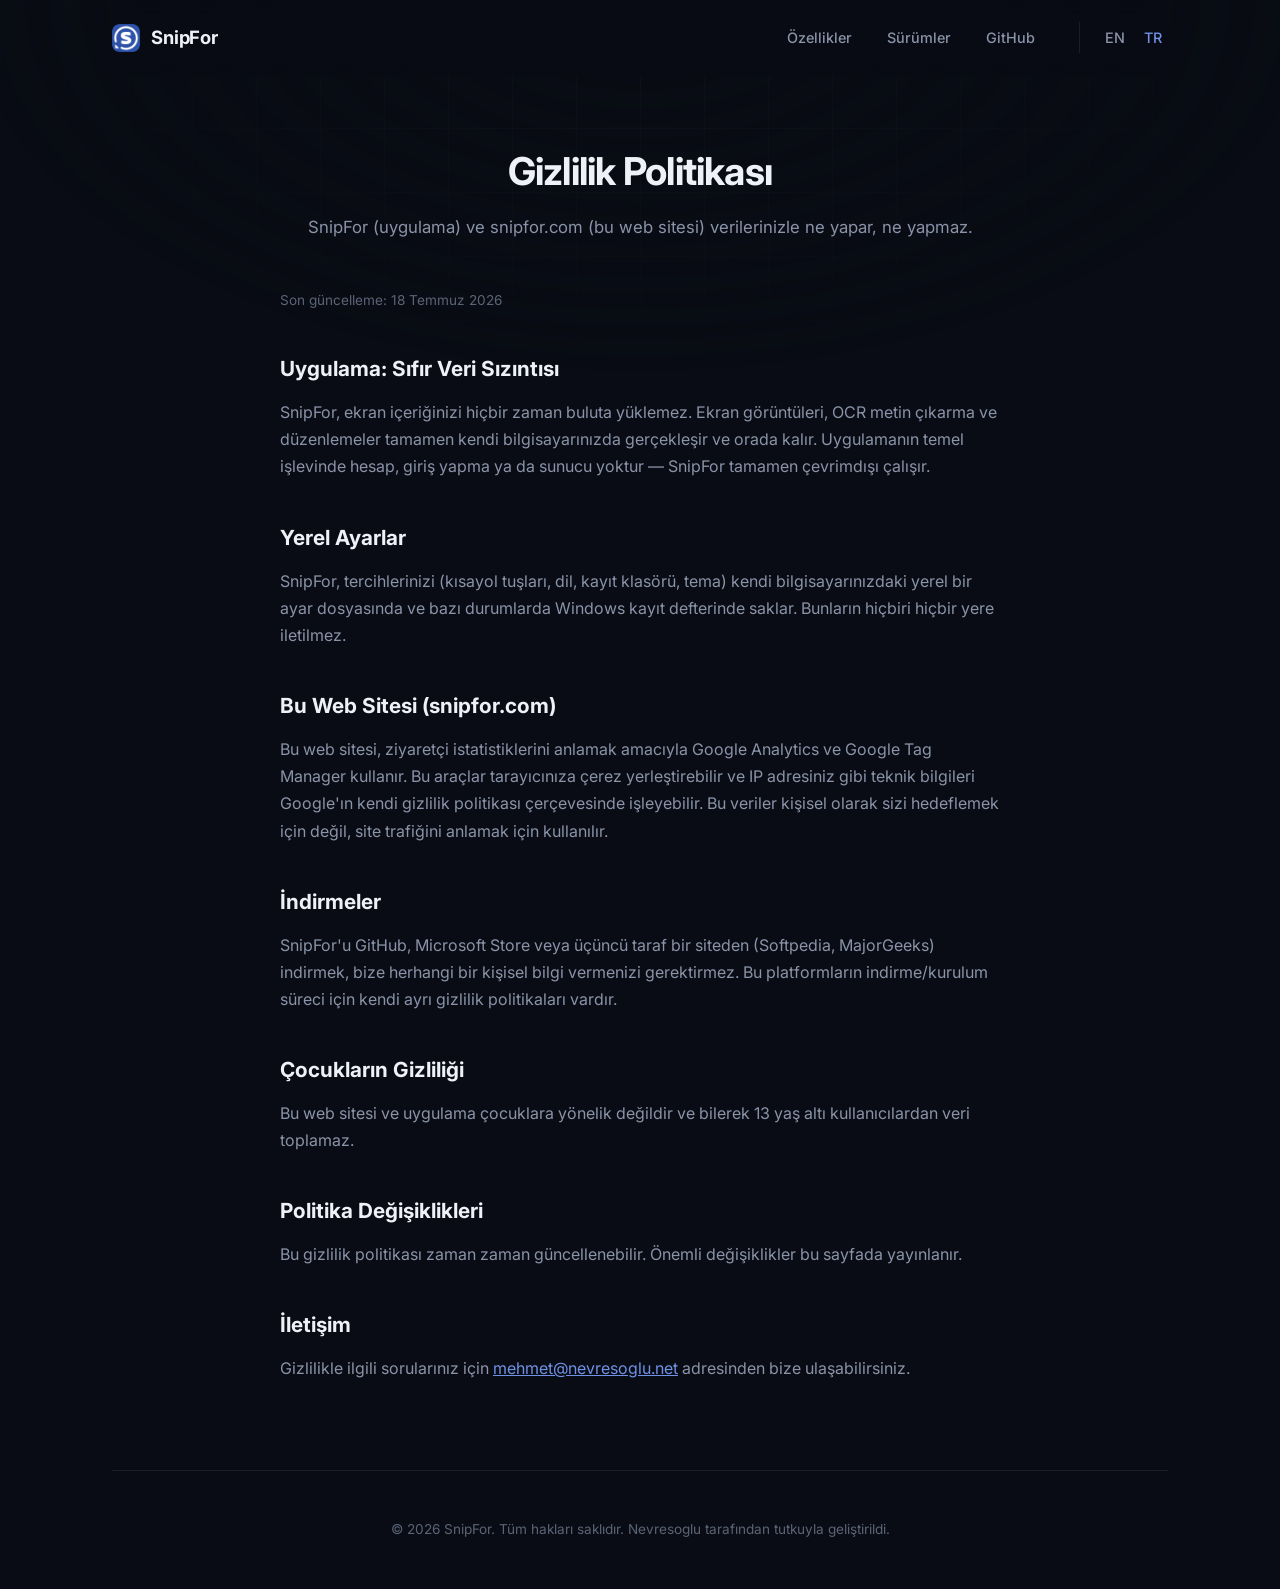
==== privacy-tr.html @ 9e5ba98d "Add files via upload" ====
<!DOCTYPE html>
<html lang="tr">

<head>
    <!-- Google Tag Manager -->
    <script>(function (w, d, s, l, i) {
            w[l] = w[l] || []; w[l].push({
                'gtm.start':
                    new Date().getTime(), event: 'gtm.js'
            }); var f = d.getElementsByTagName(s)[0],
                j = d.createElement(s), dl = l != 'dataLayer' ? '&l=' + l : ''; j.async = true; j.src =
                    'https://www.googletagmanager.com/gtm.js?id=' + i + dl; f.parentNode.insertBefore(j, f);
        })(window, document, 'script', 'dataLayer', 'GTM-KWLT45KX');</script>
    <!-- End Google Tag Manager -->
    <meta charset="UTF-8">
    <meta name="viewport" content="width=device-width, initial-scale=1.0">
    <link rel="icon" type="image/png" href="snipfor.png">
    <title>Gizlilik Politikası | SnipFor</title>
    <meta name="description"
        content="SnipFor gizlilik politikası: uygulama ve snipfor.com sitesi hangi verileri topluyor, hangilerini toplamıyor.">
    <meta name="robots" content="noindex, follow">
    <link rel="alternate" hreflang="en" href="https://snipfor.com/privacy.html" />
    <link rel="alternate" hreflang="tr" href="https://snipfor.com/privacy-tr.html" />
    <link rel="canonical" href="https://snipfor.com/privacy-tr.html" />

    <link rel="stylesheet" href="style.css">
    <link rel="preconnect" href="https://fonts.googleapis.com">
    <link rel="preconnect" href="https://fonts.gstatic.com" crossorigin>
    <link href="https://fonts.googleapis.com/css2?family=Inter:wght@400;600;700;800&display=swap" rel="stylesheet">
    <link rel="stylesheet" href="https://cdnjs.cloudflare.com/ajax/libs/font-awesome/6.4.0/css/all.min.css">
</head>

<body>
    <!-- Google Tag Manager (noscript) -->
    <noscript><iframe src="https://www.googletagmanager.com/ns.html?id=GTM-KWLT45KX" height="0" width="0"
            style="display:none;visibility:hidden"></iframe></noscript>
    <!-- End Google Tag Manager (noscript) -->
    <div class="gradient-bg"></div>

    <div class="container">
        <nav>
            <div class="logo">
                <img src="snipfor.png" alt="SnipFor Logo"
                    onerror="this.src='https://raw.githubusercontent.com/mnevres/SnipFor/main/snipfor.png'">
                SnipFor
            </div>
            <div class="nav-links">
                <a href="tr.html#features">Özellikler</a>
                <a href="tr.html#editions">Sürümler</a>
                <a href="https://github.com/mnevres/SnipFor" target="_blank">GitHub</a>
                <div class="lang-switcher">
                    <a href="privacy.html" class="lang-btn">EN</a>
                    <a href="privacy-tr.html" class="lang-btn active">TR</a>
                </div>
            </div>
        </nav>

        <section class="privacy-hero">
            <h1>Gizlilik Politikası</h1>
            <p>SnipFor (uygulama) ve snipfor.com (bu web sitesi) verilerinizle ne yapar, ne yapmaz.</p>
        </section>

        <section class="privacy-content">
            <p class="updated">Son güncelleme: 18 Temmuz 2026</p>

            <h2>Uygulama: Sıfır Veri Sızıntısı</h2>
            <p>SnipFor, ekran içeriğinizi hiçbir zaman buluta yüklemez. Ekran görüntüleri, OCR metin çıkarma ve
                düzenlemeler tamamen kendi bilgisayarınızda gerçekleşir ve orada kalır. Uygulamanın temel işlevinde
                hesap, giriş yapma ya da sunucu yoktur — SnipFor tamamen çevrimdışı çalışır.</p>

            <h2>Yerel Ayarlar</h2>
            <p>SnipFor, tercihlerinizi (kısayol tuşları, dil, kayıt klasörü, tema) kendi bilgisayarınızdaki yerel bir
                ayar dosyasında ve bazı durumlarda Windows kayıt defterinde saklar. Bunların hiçbiri hiçbir yere
                iletilmez.</p>

            <h2>Bu Web Sitesi (snipfor.com)</h2>
            <p>Bu web sitesi, ziyaretçi istatistiklerini anlamak amacıyla Google Analytics ve Google Tag Manager
                kullanır. Bu araçlar tarayıcınıza çerez yerleştirebilir ve IP adresiniz gibi teknik bilgileri
                Google'ın kendi gizlilik politikası çerçevesinde işleyebilir. Bu veriler kişisel olarak sizi
                hedeflemek için değil, site trafiğini anlamak için kullanılır.</p>

            <h2>İndirmeler</h2>
            <p>SnipFor'u GitHub, Microsoft Store veya üçüncü taraf bir siteden (Softpedia, MajorGeeks) indirmek,
                bize herhangi bir kişisel bilgi vermenizi gerektirmez. Bu platformların indirme/kurulum süreci için
                kendi ayrı gizlilik politikaları vardır.</p>

            <h2>Çocukların Gizliliği</h2>
            <p>Bu web sitesi ve uygulama çocuklara yönelik değildir ve bilerek 13 yaş altı kullanıcılardan veri
                toplamaz.</p>

            <h2>Politika Değişiklikleri</h2>
            <p>Bu gizlilik politikası zaman zaman güncellenebilir. Önemli değişiklikler bu sayfada yayınlanır.</p>

            <h2>İletişim</h2>
            <p>Gizlilikle ilgili sorularınız için <a href="mailto:mehmet@nevresoglu.net"
                    style="color: var(--brand-strong);">mehmet@nevresoglu.net</a> adresinden bize ulaşabilirsiniz.</p>
        </section>

        <footer>
            <p>&copy; 2026 SnipFor. Tüm hakları saklıdır. Nevresoglu tarafından tutkuyla geliştirildi.</p>
        </footer>
    </div>
</body>

</html>
---- style.css ----
:root {
    --bg: #090c14;
    --bg-elevated: #10142080;
    --panel-border: rgba(255, 255, 255, 0.08);
    --brand: #4a72d6;
    --brand-strong: #6f92e6;
    --brand-deep: #1f3a7a;
    --text-primary: #eef1f7;
    --text-secondary: #8a93a8;
    --text-tertiary: #5b6376;
    --success: #4fbd8e;
    --muted-neg: #4b5468;
    --radius: 10px;
}

* {
    margin: 0;
    padding: 0;
    box-sizing: border-box;
}

html {
    scroll-behavior: smooth;
}

body {
    font-family: 'Inter', -apple-system, BlinkMacSystemFont, "Segoe UI", Roboto, sans-serif;
    background-color: var(--bg);
    color: var(--text-primary);
    overflow-x: hidden;
    line-height: 1.6;
    font-size: 16px;
    -webkit-font-smoothing: antialiased;
}

/* Faint fixed backdrop — a hairline grid instead of neon gradient blobs */
.gradient-bg {
    position: fixed;
    inset: 0;
    z-index: -1;
    background-color: var(--bg);
    background-image:
        linear-gradient(rgba(255, 255, 255, 0.025) 1px, transparent 1px),
        linear-gradient(90deg, rgba(255, 255, 255, 0.025) 1px, transparent 1px);
    background-size: 64px 64px;
    -webkit-mask-image: radial-gradient(ellipse 70% 55% at 50% 0%, black 0%, transparent 75%);
    mask-image: radial-gradient(ellipse 70% 55% at 50% 0%, black 0%, transparent 75%);
}

.container {
    max-width: 1120px;
    margin: 0 auto;
    padding: 0 2rem;
}

/* Navbar */
nav {
    display: flex;
    justify-content: space-between;
    align-items: center;
    padding: 1.4rem 0;
    position: sticky;
    top: 0;
    z-index: 100;
    background: rgba(9, 12, 20, 0.82);
    backdrop-filter: blur(8px);
    border-bottom: 1px solid transparent;
    transition: border-color 0.2s;
}

.logo {
    display: flex;
    align-items: center;
    gap: 0.7rem;
    font-weight: 700;
    font-size: 1.15rem;
    color: var(--text-primary);
    letter-spacing: -0.01em;
}

.logo img {
    height: 28px;
    width: 28px;
    border-radius: 7px;
}

.nav-links {
    display: flex;
    align-items: center;
    gap: 2.2rem;
}

.nav-links a {
    color: var(--text-secondary);
    text-decoration: none;
    font-size: 0.9rem;
    font-weight: 500;
    transition: color 0.2s;
}

.nav-links a:hover {
    color: var(--text-primary);
}

/* Hero */
.hero {
    padding: 6.5rem 0 3rem;
    text-align: center;
}

.eyebrow {
    display: inline-flex;
    align-items: center;
    gap: 0.5rem;
    font-size: 0.75rem;
    font-weight: 600;
    letter-spacing: 0.12em;
    text-transform: uppercase;
    color: var(--brand-strong);
    background: rgba(74, 114, 214, 0.1);
    border: 1px solid rgba(74, 114, 214, 0.25);
    padding: 0.4rem 0.9rem;
    border-radius: 100px;
    margin-bottom: 1.75rem;
}

.eyebrow .dot {
    width: 6px;
    height: 6px;
    border-radius: 50%;
    background: var(--success);
    flex-shrink: 0;
}

.hero h1 {
    font-size: 3.4rem;
    font-weight: 700;
    line-height: 1.12;
    letter-spacing: -0.025em;
    margin-bottom: 1.5rem;
    color: var(--text-primary);
}

.hero h1 .accent {
    color: var(--brand-strong);
}

.hero p {
    font-size: 1.15rem;
    color: var(--text-secondary);
    max-width: 620px;
    margin: 0 auto 2.5rem;
}

.hero-actions {
    display: flex;
    justify-content: center;
    gap: 1rem;
    margin-bottom: 2.5rem;
    flex-wrap: wrap;
}

.press-strip {
    max-width: 880px;
    margin: 0 auto 3rem;
    padding: 1.75rem 1.5rem 1.5rem;
    background: var(--bg-elevated);
    border: 1px solid var(--panel-border);
    border-top: 2px solid var(--brand);
    border-radius: var(--radius);
}

.press-label {
    font-size: 0.7rem;
    font-weight: 600;
    letter-spacing: 0.12em;
    text-transform: uppercase;
    color: var(--text-tertiary);
    margin-bottom: 1.25rem;
}

.press-badges {
    display: grid;
    grid-template-columns: repeat(4, minmax(0, 170px));
    justify-content: center;
    gap: 1rem;
}

.press-item {
    display: flex;
    flex-direction: column;
    align-items: center;
    gap: 0.5rem;
    color: var(--text-secondary) !important;
    text-decoration: none !important;
    background: var(--bg);
    border: 1px solid var(--panel-border);
    padding: 1rem 0.5rem 0.85rem;
    border-radius: 8px;
    transition: border-color 0.2s, transform 0.2s;
}

.press-item:hover {
    border-color: var(--brand-strong);
    transform: translateY(-2px);
}

.press-favicon {
    width: 20px;
    height: 20px;
    border-radius: 4px;
    flex-shrink: 0;
}

.press-rating {
    font-size: 1.25rem;
    font-weight: 800;
    color: var(--text-primary);
    line-height: 1;
}

.press-name {
    font-size: 0.72rem;
    font-weight: 600;
    color: var(--text-tertiary);
    letter-spacing: 0.01em;
}

.btn {
    padding: 0.85rem 1.8rem;
    border-radius: 8px;
    font-weight: 600;
    font-size: 0.95rem;
    text-decoration: none;
    transition: all 0.15s ease;
    cursor: pointer;
    display: inline-flex;
    align-items: center;
    gap: 0.5rem;
}

.btn-primary {
    background: var(--brand);
    color: #ffffff;
    box-shadow: 0 1px 0 rgba(255, 255, 255, 0.12) inset, 0 6px 20px -8px rgba(74, 114, 214, 0.7);
}

.btn-primary:hover {
    background: var(--brand-strong);
    transform: translateY(-1px);
}

.btn-secondary {
    background: transparent;
    color: var(--text-primary);
    border: 1px solid var(--panel-border);
}

.btn-secondary:hover {
    background: rgba(255, 255, 255, 0.04);
    border-color: rgba(255, 255, 255, 0.18);
}

/* Demo frame */
.demo-box {
    background: #0c0f18;
    border: 1px solid var(--panel-border);
    border-radius: 14px;
    padding: 0.6rem;
    max-width: 880px;
    margin: 0 auto;
    box-shadow: 0 30px 60px -30px rgba(0, 0, 0, 0.7);
}

.demo-box img,
.demo-box video {
    width: 100%;
    border-radius: 9px;
    display: block;
}

/* Section headers */
.section-head {
    text-align: center;
    max-width: 560px;
    margin: 0 auto 3.5rem;
}

.section-head h2 {
    font-size: 2rem;
    font-weight: 700;
    letter-spacing: -0.02em;
    margin-bottom: 0.75rem;
}

.section-head p {
    color: var(--text-secondary);
    font-size: 1.05rem;
}

/* Features */
.features {
    padding: 7rem 0;
    border-top: 1px solid var(--panel-border);
}

.feature-grid {
    display: grid;
    grid-template-columns: repeat(auto-fit, minmax(260px, 1fr));
    gap: 1px;
    background: var(--panel-border);
    border: 1px solid var(--panel-border);
    border-radius: var(--radius);
    overflow: hidden;
}

.feature-card {
    background: var(--bg);
    padding: 2.25rem 2rem;
    position: relative;
}

/* Long-tail feature list — no per-item artwork needed */
.more-features {
    display: grid;
    grid-template-columns: repeat(auto-fit, minmax(240px, 1fr));
    gap: 2.5rem;
    margin-top: 3.5rem;
    padding-top: 3.5rem;
    border-top: 1px solid var(--panel-border);
}

.mf-col h4 {
    display: flex;
    align-items: center;
    gap: 0.6rem;
    font-size: 0.95rem;
    font-weight: 600;
    color: var(--text-primary);
    margin-bottom: 1.1rem;
}

.tier-tag {
    font-size: 0.65rem;
    font-weight: 700;
    letter-spacing: 0.04em;
    text-transform: uppercase;
    padding: 0.15rem 0.5rem;
    border-radius: 100px;
    line-height: 1.6;
}

.tier-tag.tier-free {
    color: var(--success);
    background: rgba(79, 189, 142, 0.12);
}

.tier-tag.tier-pro,
.tier-tag.tier-audit {
    color: var(--brand-strong);
    background: rgba(74, 114, 214, 0.12);
}

.mf-col ul {
    list-style: none;
}

.mf-col li {
    position: relative;
    padding-left: 1.1rem;
    color: var(--text-secondary);
    font-size: 0.9rem;
    margin-bottom: 0.75rem;
}

.mf-col li::before {
    content: '';
    position: absolute;
    left: 0;
    top: 0.55em;
    width: 5px;
    height: 5px;
    border-radius: 50%;
    background: var(--text-tertiary);
}

.feature-num {
    font-size: 0.8rem;
    font-weight: 700;
    color: var(--text-tertiary);
    letter-spacing: 0.05em;
    display: block;
    margin-bottom: 1.4rem;
}

.icon-box {
    width: 40px;
    height: 40px;
    border: 1px solid var(--panel-border);
    border-radius: 8px;
    display: none;
    /* replaced visually by feature-num; kept for markup compatibility */
}

.feature-card h3 {
    font-size: 1.1rem;
    font-weight: 600;
    margin-bottom: 0.6rem;
    letter-spacing: -0.01em;
}

.feature-card p {
    color: var(--text-secondary);
    font-size: 0.95rem;
}

/* Comparison Table */
.comparison {
    padding: 7rem 0;
    border-top: 1px solid var(--panel-border);
}

.table-wrapper {
    overflow-x: auto;
    border: 1px solid var(--panel-border);
    border-radius: var(--radius);
}

table {
    width: 100%;
    border-collapse: collapse;
    min-width: 520px;
}

th,
td {
    padding: 1.1rem 1.5rem;
    text-align: left;
    border-bottom: 1px solid var(--panel-border);
    font-size: 0.95rem;
}

tbody tr:last-child td {
    border-bottom: none;
}

th {
    background: rgba(255, 255, 255, 0.02);
    color: var(--text-secondary);
    font-weight: 600;
    font-size: 0.85rem;
    text-transform: uppercase;
    letter-spacing: 0.04em;
}

th:not(:first-child),
td:not(:first-child) {
    text-align: center;
}

.check {
    color: var(--success);
}

.cross {
    color: var(--muted-neg);
}

/* Footer / contact */
.contact-cta {
    margin-top: 2.5rem;
    text-align: center;
}

.contact-cta p {
    color: var(--text-secondary);
    margin-bottom: 1.25rem;
    font-size: 0.95rem;
}

footer {
    padding: 3rem 0;
    border-top: 1px solid var(--panel-border);
    text-align: center;
    color: var(--text-tertiary);
    font-size: 0.85rem;
}

.gradient-text,
.accent {
    color: var(--brand-strong);
}

.lang-switcher {
    display: flex;
    gap: 0.35rem;
    align-items: center;
    margin-left: 0.5rem;
    padding-left: 1.2rem;
    border-left: 1px solid var(--panel-border);
}

.lang-btn {
    background: transparent;
    border: none;
    color: var(--text-tertiary);
    padding: 0.25rem 0.4rem;
    cursor: pointer;
    border-radius: 4px;
    font-size: 0.75rem;
    font-weight: 700;
    text-decoration: none;
    transition: color 0.2s;
}

.lang-btn:hover {
    color: var(--text-secondary);
}

.lang-btn.active {
    color: var(--brand-strong);
}

/* Privacy page */
.privacy-hero {
    padding: 4rem 0 2rem;
    text-align: center;
}

.privacy-hero h1 {
    font-size: 2.4rem;
    font-weight: 700;
    letter-spacing: -0.02em;
    margin-bottom: 0.75rem;
    color: var(--text-primary);
}

.privacy-hero p {
    color: var(--text-secondary);
    font-size: 1.05rem;
}

.privacy-content {
    max-width: 720px;
    margin: 0 auto;
    padding: 1rem 0 5rem;
}

.privacy-content .updated {
    color: var(--text-tertiary);
    font-size: 0.85rem;
    margin-bottom: 2.5rem;
}

.privacy-content h2 {
    font-size: 1.3rem;
    font-weight: 700;
    color: var(--text-primary);
    margin: 2.5rem 0 0.85rem;
}

.privacy-content h2:first-of-type {
    margin-top: 0;
}

.privacy-content p {
    color: var(--text-secondary);
    line-height: 1.7;
    margin-bottom: 0.5rem;
}

@media (max-width: 768px) {
    .hero {
        padding: 4rem 0 3rem;
    }

    .hero h1 {
        font-size: 2.3rem;
    }

    .hero p {
        font-size: 1rem;
    }

    .nav-links {
        gap: 1.1rem;
    }

    .nav-links a:not(.lang-btn) {
        display: none;
    }

    .features,
    .comparison {
        padding: 4rem 0;
    }

    .section-head h2 {
        font-size: 1.6rem;
    }

    .press-badges {
        grid-template-columns: repeat(2, 1fr);
    }
}
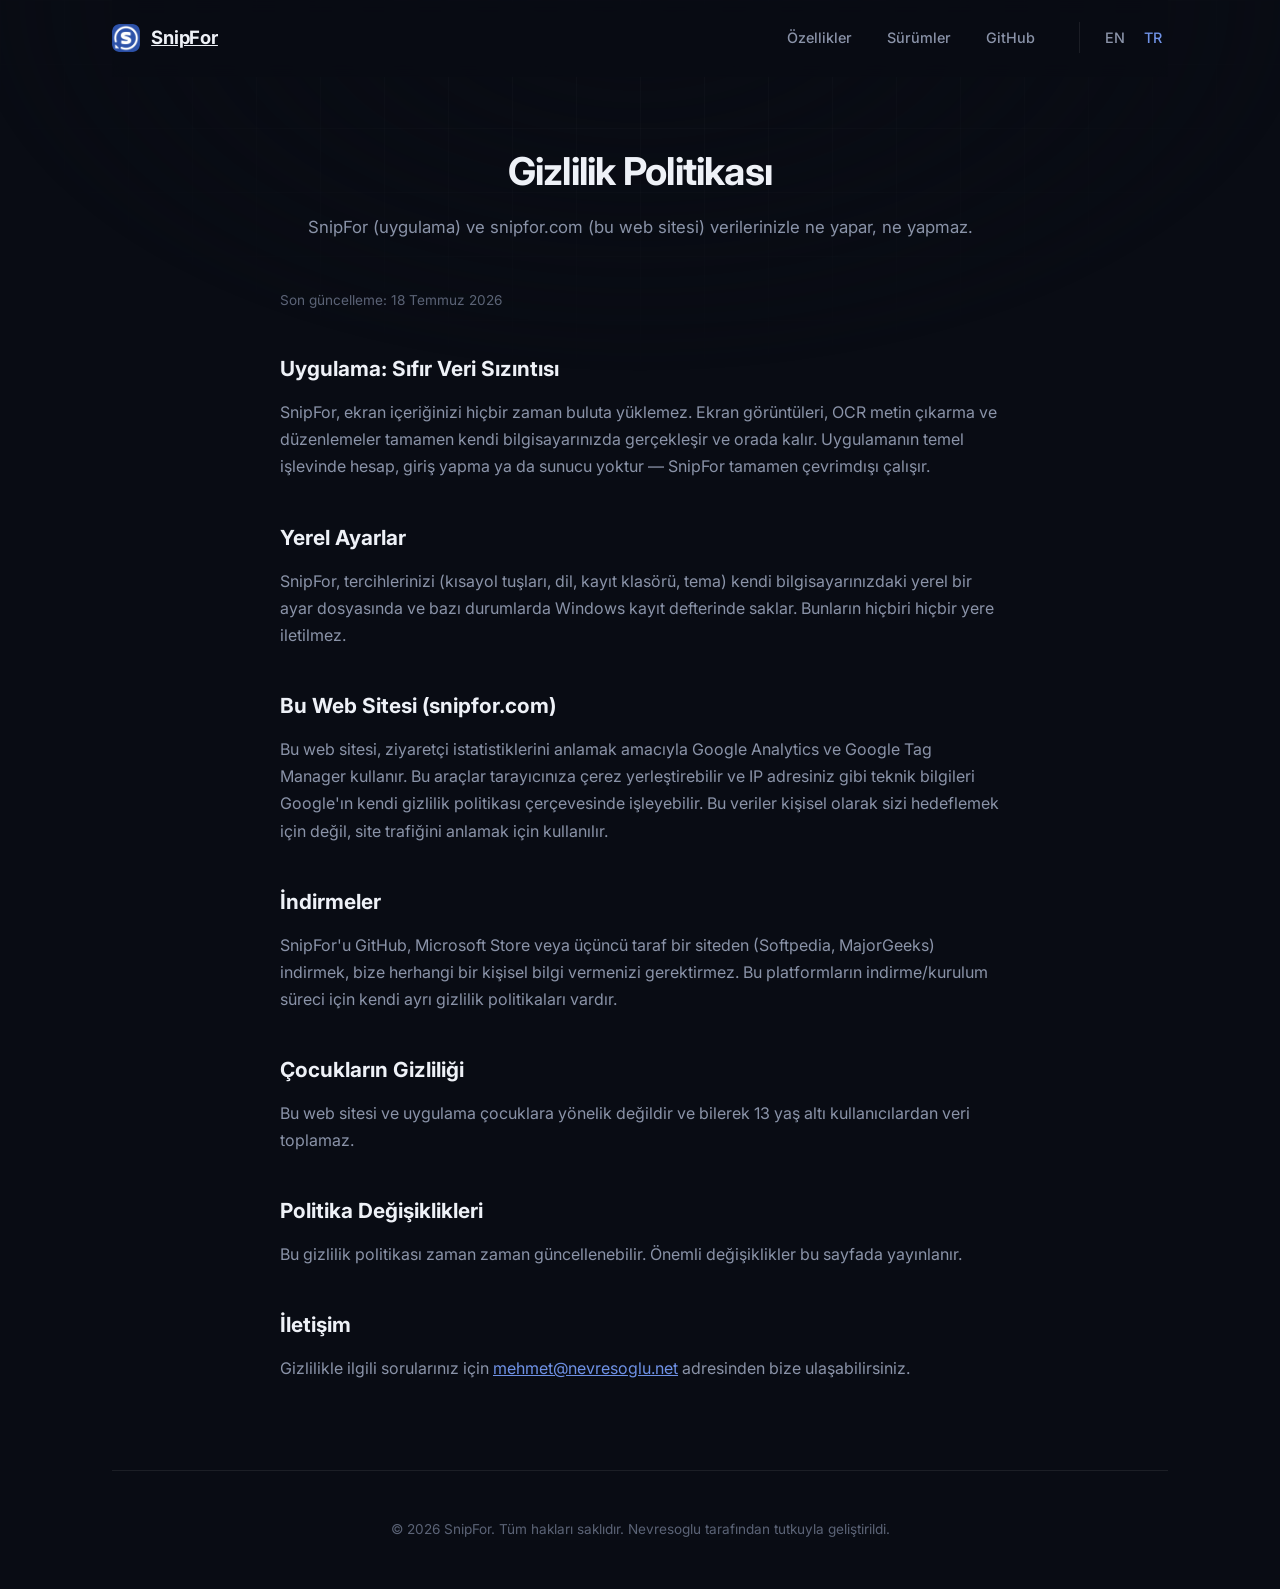
==== commit 5ba207b9: "Add files via upload" ====
--- a/privacy-tr.html
+++ b/privacy-tr.html
@@ -39,11 +39,11 @@
 
     <div class="container">
         <nav>
-            <div class="logo">
+            <a href="tr.html" class="logo">
                 <img src="snipfor.png" alt="SnipFor Logo"
                     onerror="this.src='https://raw.githubusercontent.com/mnevres/SnipFor/main/snipfor.png'">
                 SnipFor
-            </div>
+            </a>
             <div class="nav-links">
                 <a href="tr.html#features">Özellikler</a>
                 <a href="tr.html#editions">Sürümler</a>
